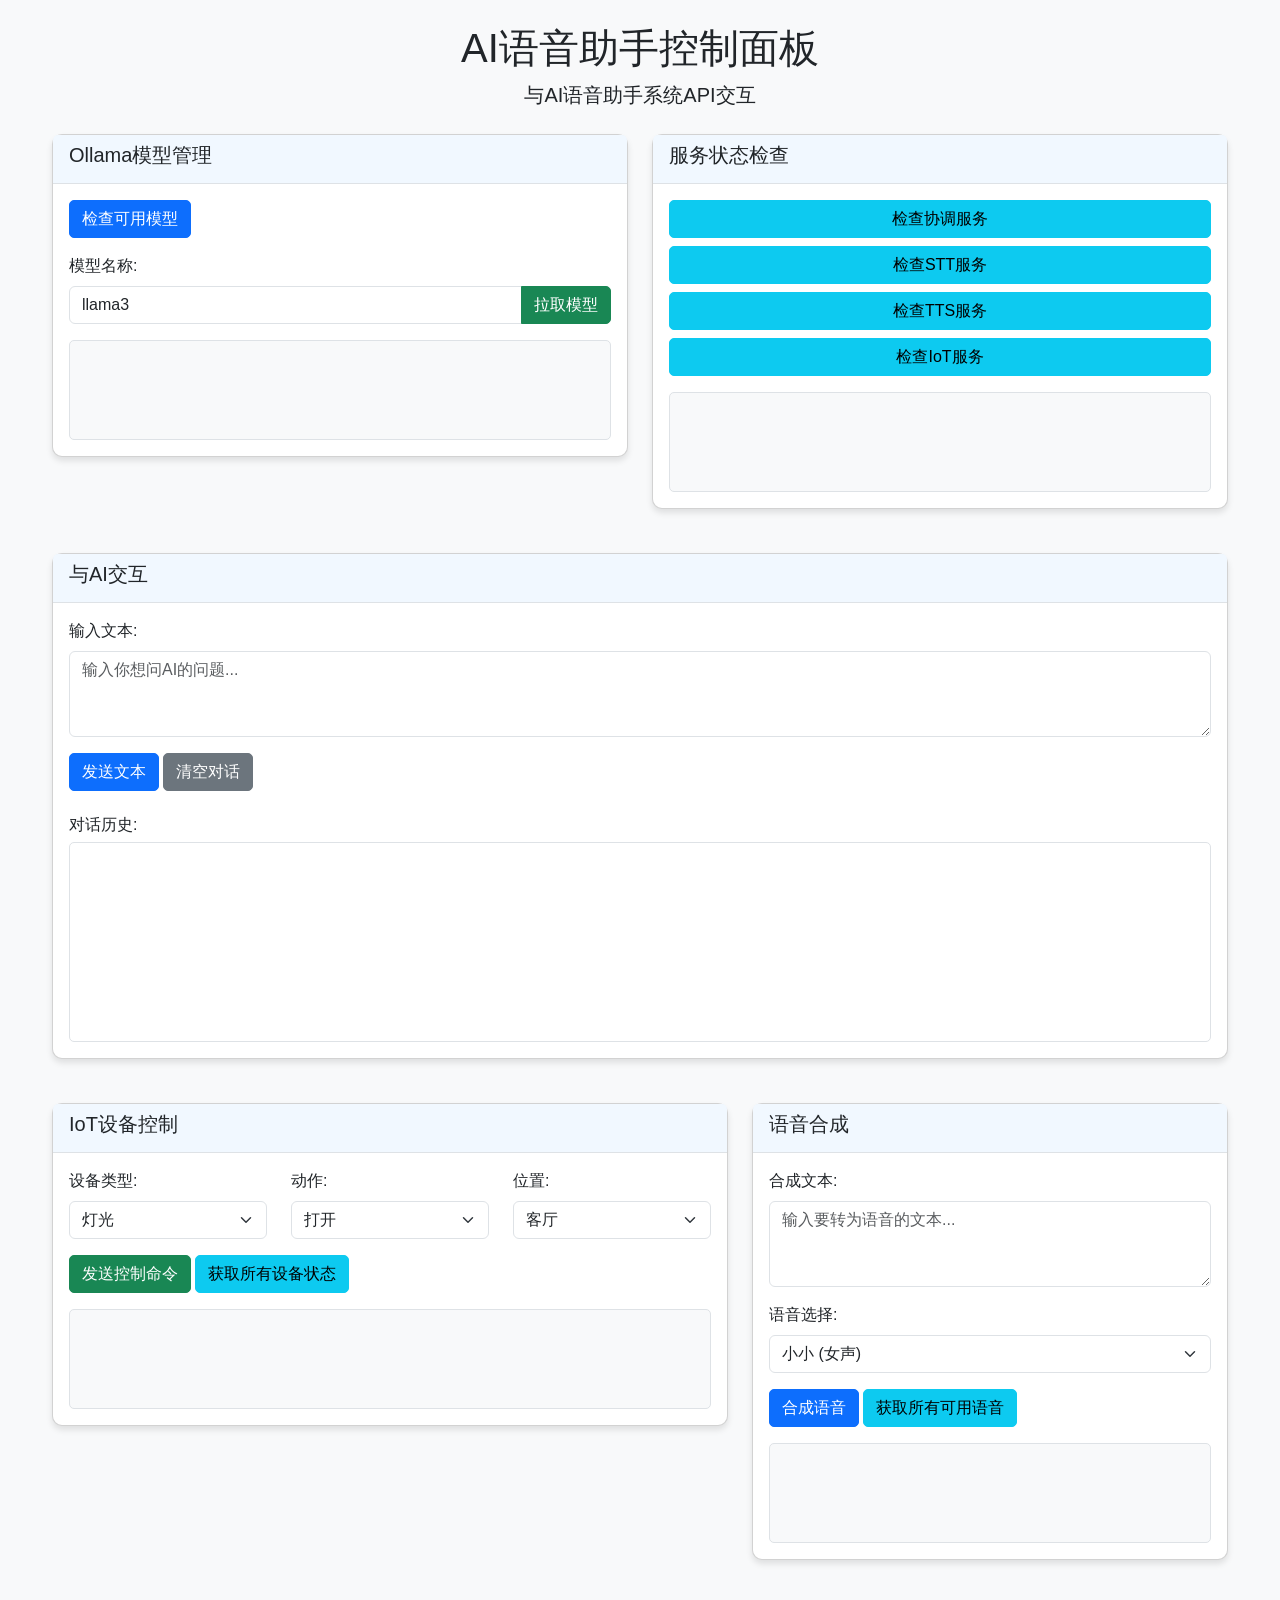
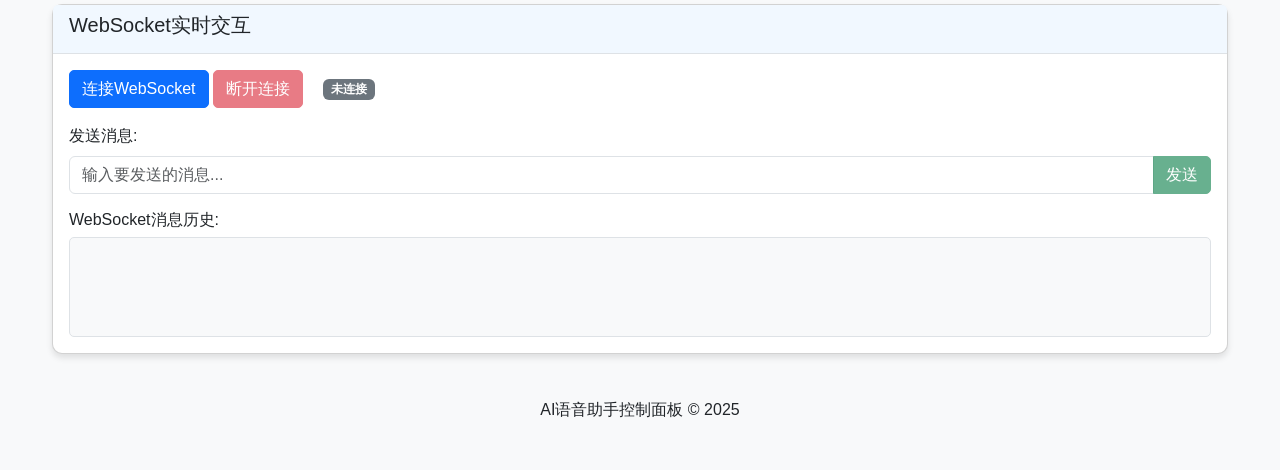
==== web/index.html @ d3672956 "project_init project_init" ====
<!DOCTYPE html>
<html lang="zh-CN">
<head>
    <meta charset="UTF-8">
    <meta name="viewport" content="width=device-width, initial-scale=1.0">
    <title>AI语音助手控制面板</title>
    <link href="https://cdn.jsdelivr.net/npm/bootstrap@5.1.3/dist/css/bootstrap.min.css" rel="stylesheet">
    <link rel="stylesheet" href="css/styles.css">
    <!-- 先加载配置文件 -->
    <script src="js/config.js"></script>
    <!-- 加载各个功能模块 -->
    <script src="js/ollama.js"></script>
    <script src="js/services.js"></script>
    <script src="js/chat.js"></script>
    <script src="js/iot.js"></script>
    <script src="js/tts.js"></script>
    <script src="js/websocket.js"></script>
    <!-- 最后加载主程序 -->
    <script src="js/main.js"></script>
</head>
<body>
    <div class="container">
        <header class="text-center my-4">
            <h1>AI语音助手控制面板</h1>
            <p class="lead">与AI语音助手系统API交互</p>
        </header>

        <div class="row mb-4">
            <div class="col-md-6">
                <div class="card">
                    <div class="card-header">
                        <h5>Ollama模型管理</h5>
                    </div>
                    <div class="card-body">
                        <button id="check-models" class="btn btn-primary mb-3">检查可用模型</button>
                        <div class="mb-3">
                            <label for="model-name" class="form-label">模型名称:</label>
                            <div class="input-group">
                                <input type="text" id="model-name" class="form-control" placeholder="例如: llama3" value="llama3">
                                <button id="pull-model" class="btn btn-success">拉取模型</button>
                            </div>
                        </div>
                        <div id="models-output" class="output-area"></div>
                    </div>
                </div>
            </div>
            
            <div class="col-md-6">
                <div class="card">
                    <div class="card-header">
                        <h5>服务状态检查</h5>
                    </div>
                    <div class="card-body">
                        <div class="d-grid gap-2">
                            <button id="check-coordinator" class="btn btn-info">检查协调服务</button>
                            <button id="check-stt" class="btn btn-info">检查STT服务</button>
                            <button id="check-tts" class="btn btn-info">检查TTS服务</button>
                            <button id="check-iot" class="btn btn-info">检查IoT服务</button>
                        </div>
                        <div id="status-output" class="output-area mt-3"></div>
                    </div>
                </div>
            </div>
        </div>

        <div class="row mb-4">
            <div class="col-md-12">
                <div class="card">
                    <div class="card-header">
                        <h5>与AI交互</h5>
                    </div>
                    <div class="card-body">
                        <div class="mb-3">
                            <label for="user-input" class="form-label">输入文本:</label>
                            <textarea id="user-input" class="form-control" rows="3" placeholder="输入你想问AI的问题..."></textarea>
                        </div>
                        <button id="send-text" class="btn btn-primary">发送文本</button>
                        <button id="clear-chat" class="btn btn-secondary">清空对话</button>
                        
                        <div class="mt-4">
                            <h6>对话历史:</h6>
                            <div id="chat-history" class="chat-area"></div>
                        </div>
                        
                        <div class="mt-3" id="audio-player-container" style="display: none;">
                            <h6>AI回复音频:</h6>
                            <audio id="audio-player" controls></audio>
                        </div>
                    </div>
                </div>
            </div>
        </div>

        <div class="row mb-4">
            <div class="col-md-7">
                <div class="card">
                    <div class="card-header">
                        <h5>IoT设备控制</h5>
                    </div>
                    <div class="card-body">
                        <div class="row mb-3">
                            <div class="col-md-4">
                                <label for="device-type" class="form-label">设备类型:</label>
                                <select id="device-type" class="form-select">
                                    <option value="light">灯光</option>
                                    <option value="fan">风扇</option>
                                    <option value="ac">空调</option>
                                    <option value="curtain">窗帘</option>
                                </select>
                            </div>
                            <div class="col-md-4">
                                <label for="device-action" class="form-label">动作:</label>
                                <select id="device-action" class="form-select">
                                    <option value="on">打开</option>
                                    <option value="off">关闭</option>
                                </select>
                            </div>
                            <div class="col-md-4">
                                <label for="device-location" class="form-label">位置:</label>
                                <select id="device-location" class="form-select">
                                    <option value="客厅">客厅</option>
                                    <option value="卧室">卧室</option>
                                    <option value="厨房">厨房</option>
                                    <option value="书房">书房</option>
                                </select>
                            </div>
                        </div>
                        <button id="send-command" class="btn btn-success">发送控制命令</button>
                        <button id="get-devices" class="btn btn-info">获取所有设备状态</button>
                        <div id="iot-output" class="output-area mt-3"></div>
                    </div>
                </div>
            </div>
            
            <div class="col-md-5">
                <div class="card">
                    <div class="card-header">
                        <h5>语音合成</h5>
                    </div>
                    <div class="card-body">
                        <div class="mb-3">
                            <label for="tts-text" class="form-label">合成文本:</label>
                            <textarea id="tts-text" class="form-control" rows="3" placeholder="输入要转为语音的文本..."></textarea>
                        </div>
                        <div class="mb-3">
                            <label for="tts-voice" class="form-label">语音选择:</label>
                            <select id="tts-voice" class="form-select">
                                <option value="zh-CN-XiaoxiaoNeural">小小 (女声)</option>
                                <option value="zh-CN-YunxiNeural">云希 (男声)</option>
                                <option value="zh-CN-YunyangNeural">云扬 (男声)</option>
                                <option value="zh-CN-XiaohanNeural">小涵 (女声)</option>
                                <option value="zh-CN-XiaomoNeural">小墨 (女声)</option>
                            </select>
                        </div>
                        <button id="synthesize-speech" class="btn btn-primary">合成语音</button>
                        <button id="get-voices" class="btn btn-info">获取所有可用语音</button>
                        <div id="tts-output" class="output-area mt-3"></div>
                    </div>
                </div>
            </div>
        </div>

        <div class="row">
            <div class="col-md-12">
                <div class="card">
                    <div class="card-header">
                        <h5>WebSocket实时交互</h5>
                    </div>
                    <div class="card-body">
                        <div class="mb-3">
                            <button id="ws-connect" class="btn btn-primary">连接WebSocket</button>
                            <button id="ws-disconnect" class="btn btn-danger" disabled>断开连接</button>
                            <span id="ws-status" class="ms-3 badge bg-secondary">未连接</span>
                        </div>
                        <div class="mb-3">
                            <label for="ws-message" class="form-label">发送消息:</label>
                            <div class="input-group">
                                <input type="text" id="ws-message" class="form-control" placeholder="输入要发送的消息...">
                                <button id="ws-send" class="btn btn-success" disabled>发送</button>
                            </div>
                        </div>
                        <div>
                            <h6>WebSocket消息历史:</h6>
                            <div id="ws-output" class="output-area"></div>
                        </div>
                    </div>
                </div>
            </div>
        </div>

        <footer class="text-center mt-4 mb-5">
            <p>AI语音助手控制面板 &copy; 2025</p>
        </footer>
    </div>
</body>
</html>
---- web/css/styles.css ----
/* 全局样式 */
body {
    background-color: #f8f9fa;
    font-family: 'Segoe UI', Tahoma, Geneva, Verdana, sans-serif;
}

.container {
    max-width: 1200px;
}

/* 卡片样式 */
.card {
    border-radius: 10px;
    box-shadow: 0 4px 6px rgba(0, 0, 0, 0.1);
    margin-bottom: 20px;
    transition: transform 0.2s;
}

.card:hover {
    transform: translateY(-5px);
}

.card-header {
    background-color: #f1f8ff;
    border-bottom: 1px solid #dee2e6;
}

/* 输出区域样式 */
.output-area {
    background-color: #f8f9fa;
    border: 1px solid #dee2e6;
    border-radius: 5px;
    font-family: 'Courier New', monospace;
    min-height: 100px;
    max-height: 300px;
    overflow-y: auto;
    padding: 10px;
    white-space: pre-wrap;
    word-break: break-all;
}

/* 聊天区域样式 */
.chat-area {
    background-color: #fff;
    border: 1px solid #dee2e6;
    border-radius: 5px;
    max-height: 400px;
    min-height: 200px;
    overflow-y: auto;
    padding: 10px;
}

.chat-message {
    border-radius: 15px;
    margin-bottom: 10px;
    max-width: 80%;
    padding: 10px 15px;
}

.chat-message.user {
    background-color: #dcf8c6;
    margin-left: auto;
}

.chat-message.ai {
    background-color: #f1f0f0;
    margin-right: auto;
}

.chat-message p {
    margin: 0;
}

/* 按钮样式 */
.btn {
    border-radius: 5px;
    font-weight: 500;
    transition: all 0.2s;
}

.btn:hover {
    transform: translateY(-2px);
    box-shadow: 0 4px 8px rgba(0, 0, 0, 0.1);
}

/* 控制台输出样式 */
.console-output {
    background-color: #2d2d2d;
    border-radius: 5px;
    color: #e6e6e6;
    font-family: 'Courier New', monospace;
    padding: 8px 12px;
}

.success {
    color: #28a745;
}

.error {
    color: #dc3545;
}

/* 响应式调整 */
@media (max-width: 768px) {
    .card {
        margin-bottom: 15px;
    }
    
    .chat-message {
        max-width: 90%;
    }
}
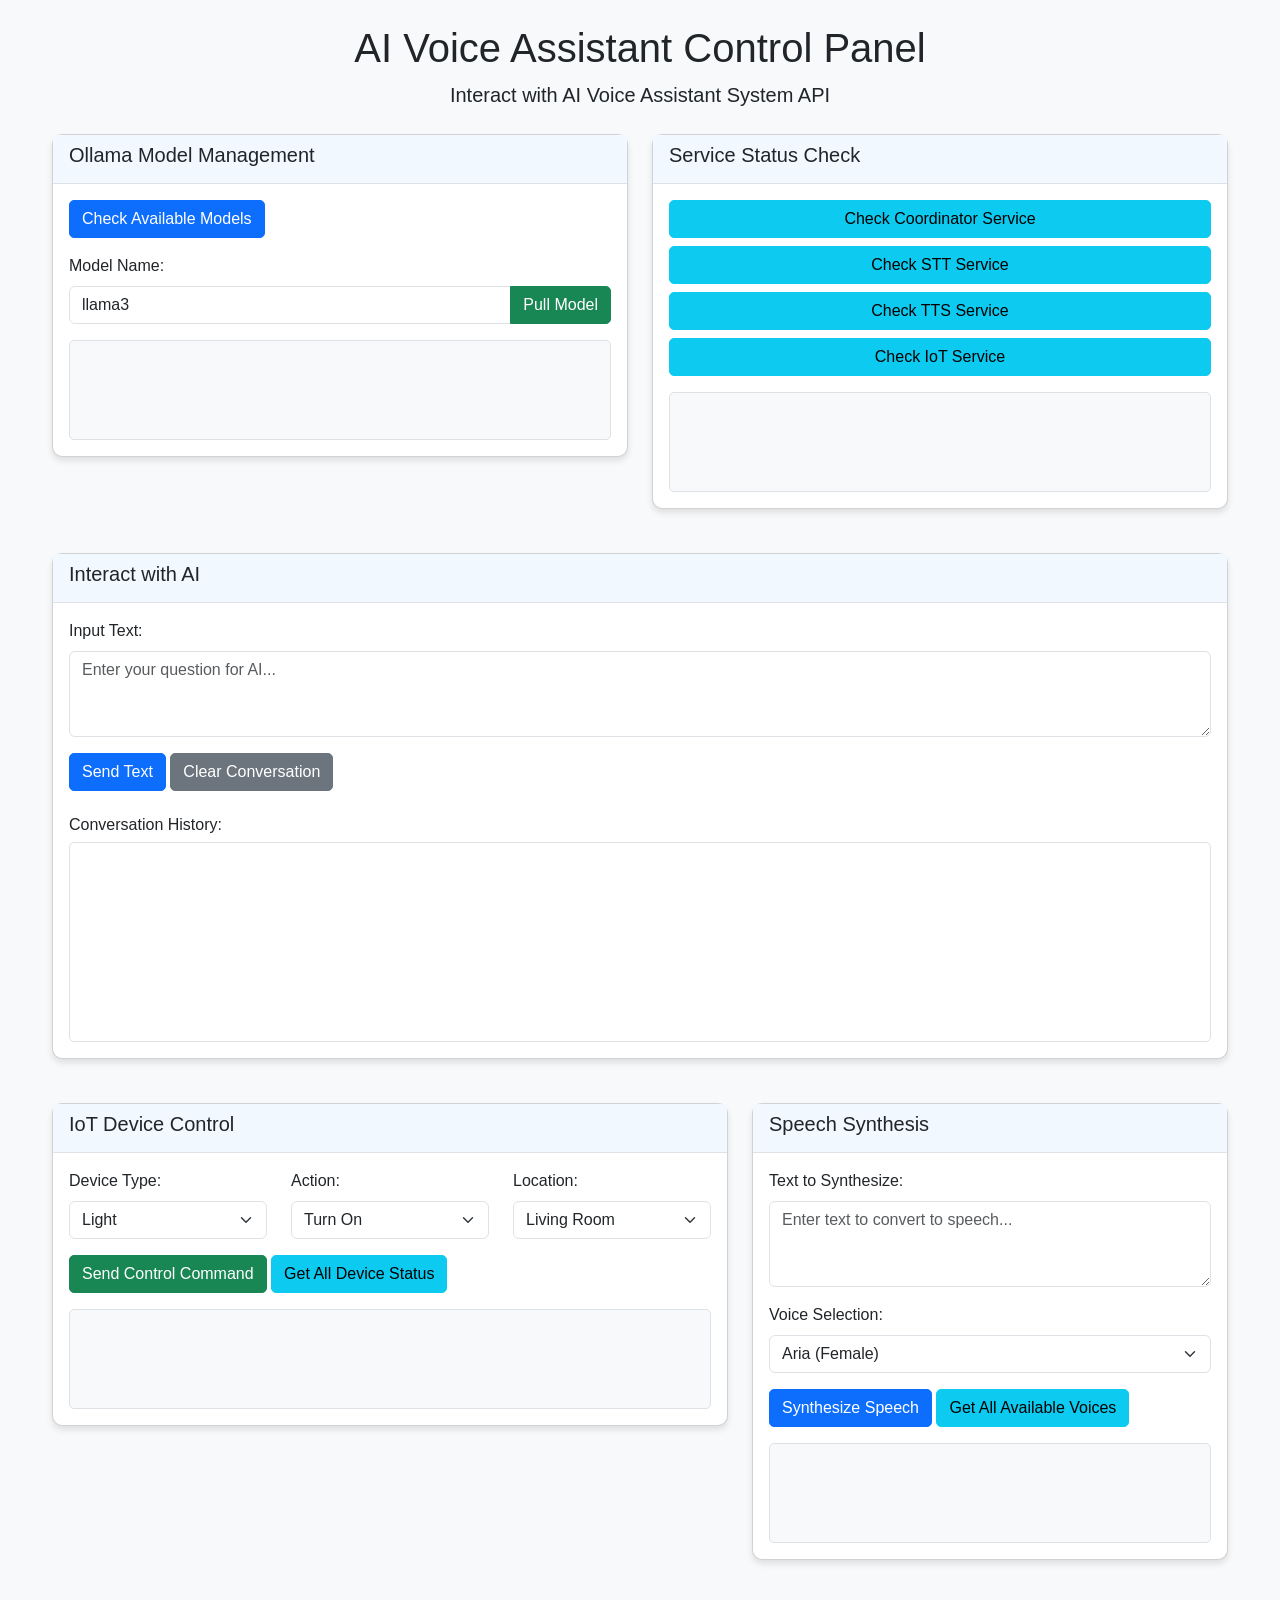
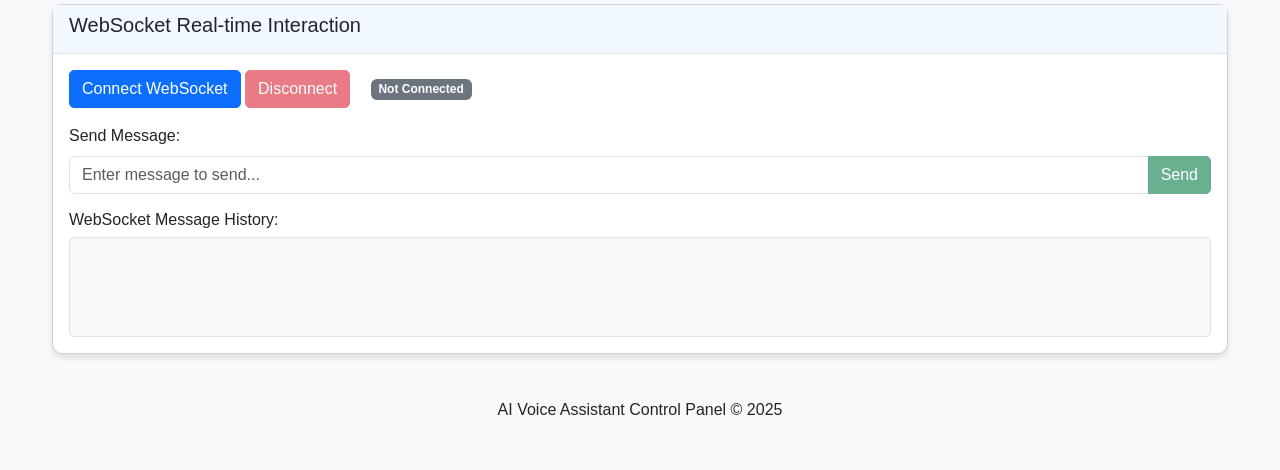
==== commit b5f3f2e9: "English ver init" ====
--- a/web/index.html
+++ b/web/index.html
@@ -1,43 +1,43 @@
 <!DOCTYPE html>
-<html lang="zh-CN">
+<html lang="en">
 <head>
     <meta charset="UTF-8">
     <meta name="viewport" content="width=device-width, initial-scale=1.0">
-    <title>AI语音助手控制面板</title>
+    <title>AI Voice Assistant Control Panel</title>
     <link href="https://cdn.jsdelivr.net/npm/bootstrap@5.1.3/dist/css/bootstrap.min.css" rel="stylesheet">
     <link rel="stylesheet" href="css/styles.css">
-    <!-- 先加载配置文件 -->
+    <!-- Load configuration file first -->
     <script src="js/config.js"></script>
-    <!-- 加载各个功能模块 -->
+    <!-- Load feature modules -->
     <script src="js/ollama.js"></script>
     <script src="js/services.js"></script>
     <script src="js/chat.js"></script>
     <script src="js/iot.js"></script>
     <script src="js/tts.js"></script>
     <script src="js/websocket.js"></script>
-    <!-- 最后加载主程序 -->
+    <!-- Load main program last -->
     <script src="js/main.js"></script>
 </head>
 <body>
     <div class="container">
         <header class="text-center my-4">
-            <h1>AI语音助手控制面板</h1>
-            <p class="lead">与AI语音助手系统API交互</p>
+            <h1>AI Voice Assistant Control Panel</h1>
+            <p class="lead">Interact with AI Voice Assistant System API</p>
         </header>
 
         <div class="row mb-4">
             <div class="col-md-6">
                 <div class="card">
                     <div class="card-header">
-                        <h5>Ollama模型管理</h5>
+                        <h5>Ollama Model Management</h5>
                     </div>
                     <div class="card-body">
-                        <button id="check-models" class="btn btn-primary mb-3">检查可用模型</button>
+                        <button id="check-models" class="btn btn-primary mb-3">Check Available Models</button>
                         <div class="mb-3">
-                            <label for="model-name" class="form-label">模型名称:</label>
+                            <label for="model-name" class="form-label">Model Name:</label>
                             <div class="input-group">
-                                <input type="text" id="model-name" class="form-control" placeholder="例如: llama3" value="llama3">
-                                <button id="pull-model" class="btn btn-success">拉取模型</button>
+                                <input type="text" id="model-name" class="form-control" placeholder="e.g.: llama3" value="llama3">
+                                <button id="pull-model" class="btn btn-success">Pull Model</button>
                             </div>
                         </div>
                         <div id="models-output" class="output-area"></div>
@@ -48,14 +48,14 @@
             <div class="col-md-6">
                 <div class="card">
                     <div class="card-header">
-                        <h5>服务状态检查</h5>
+                        <h5>Service Status Check</h5>
                     </div>
                     <div class="card-body">
                         <div class="d-grid gap-2">
-                            <button id="check-coordinator" class="btn btn-info">检查协调服务</button>
-                            <button id="check-stt" class="btn btn-info">检查STT服务</button>
-                            <button id="check-tts" class="btn btn-info">检查TTS服务</button>
-                            <button id="check-iot" class="btn btn-info">检查IoT服务</button>
+                            <button id="check-coordinator" class="btn btn-info">Check Coordinator Service</button>
+                            <button id="check-stt" class="btn btn-info">Check STT Service</button>
+                            <button id="check-tts" class="btn btn-info">Check TTS Service</button>
+                            <button id="check-iot" class="btn btn-info">Check IoT Service</button>
                         </div>
                         <div id="status-output" class="output-area mt-3"></div>
                     </div>
@@ -67,23 +67,23 @@
             <div class="col-md-12">
                 <div class="card">
                     <div class="card-header">
-                        <h5>与AI交互</h5>
+                        <h5>Interact with AI</h5>
                     </div>
                     <div class="card-body">
                         <div class="mb-3">
-                            <label for="user-input" class="form-label">输入文本:</label>
-                            <textarea id="user-input" class="form-control" rows="3" placeholder="输入你想问AI的问题..."></textarea>
+                            <label for="user-input" class="form-label">Input Text:</label>
+                            <textarea id="user-input" class="form-control" rows="3" placeholder="Enter your question for AI..."></textarea>
                         </div>
-                        <button id="send-text" class="btn btn-primary">发送文本</button>
-                        <button id="clear-chat" class="btn btn-secondary">清空对话</button>
+                        <button id="send-text" class="btn btn-primary">Send Text</button>
+                        <button id="clear-chat" class="btn btn-secondary">Clear Conversation</button>
                         
                         <div class="mt-4">
-                            <h6>对话历史:</h6>
+                            <h6>Conversation History:</h6>
                             <div id="chat-history" class="chat-area"></div>
                         </div>
                         
                         <div class="mt-3" id="audio-player-container" style="display: none;">
-                            <h6>AI回复音频:</h6>
+                            <h6>AI Response Audio:</h6>
                             <audio id="audio-player" controls></audio>
                         </div>
                     </div>
@@ -95,38 +95,38 @@
             <div class="col-md-7">
                 <div class="card">
                     <div class="card-header">
-                        <h5>IoT设备控制</h5>
+                        <h5>IoT Device Control</h5>
                     </div>
                     <div class="card-body">
                         <div class="row mb-3">
                             <div class="col-md-4">
-                                <label for="device-type" class="form-label">设备类型:</label>
+                                <label for="device-type" class="form-label">Device Type:</label>
                                 <select id="device-type" class="form-select">
-                                    <option value="light">灯光</option>
-                                    <option value="fan">风扇</option>
-                                    <option value="ac">空调</option>
-                                    <option value="curtain">窗帘</option>
+                                    <option value="light">Light</option>
+                                    <option value="fan">Fan</option>
+                                    <option value="ac">AC</option>
+                                    <option value="curtain">Curtain</option>
                                 </select>
                             </div>
                             <div class="col-md-4">
-                                <label for="device-action" class="form-label">动作:</label>
+                                <label for="device-action" class="form-label">Action:</label>
                                 <select id="device-action" class="form-select">
-                                    <option value="on">打开</option>
-                                    <option value="off">关闭</option>
+                                    <option value="on">Turn On</option>
+                                    <option value="off">Turn Off</option>
                                 </select>
                             </div>
                             <div class="col-md-4">
-                                <label for="device-location" class="form-label">位置:</label>
+                                <label for="device-location" class="form-label">Location:</label>
                                 <select id="device-location" class="form-select">
-                                    <option value="客厅">客厅</option>
-                                    <option value="卧室">卧室</option>
-                                    <option value="厨房">厨房</option>
-                                    <option value="书房">书房</option>
+                                    <option value="living room">Living Room</option>
+                                    <option value="bedroom">Bedroom</option>
+                                    <option value="kitchen">Kitchen</option>
+                                    <option value="study">Study</option>
                                 </select>
                             </div>
                         </div>
-                        <button id="send-command" class="btn btn-success">发送控制命令</button>
-                        <button id="get-devices" class="btn btn-info">获取所有设备状态</button>
+                        <button id="send-command" class="btn btn-success">Send Control Command</button>
+                        <button id="get-devices" class="btn btn-info">Get All Device Status</button>
                         <div id="iot-output" class="output-area mt-3"></div>
                     </div>
                 </div>
@@ -135,25 +135,25 @@
             <div class="col-md-5">
                 <div class="card">
                     <div class="card-header">
-                        <h5>语音合成</h5>
+                        <h5>Speech Synthesis</h5>
                     </div>
                     <div class="card-body">
                         <div class="mb-3">
-                            <label for="tts-text" class="form-label">合成文本:</label>
-                            <textarea id="tts-text" class="form-control" rows="3" placeholder="输入要转为语音的文本..."></textarea>
+                            <label for="tts-text" class="form-label">Text to Synthesize:</label>
+                            <textarea id="tts-text" class="form-control" rows="3" placeholder="Enter text to convert to speech..."></textarea>
                         </div>
                         <div class="mb-3">
-                            <label for="tts-voice" class="form-label">语音选择:</label>
+                            <label for="tts-voice" class="form-label">Voice Selection:</label>
                             <select id="tts-voice" class="form-select">
-                                <option value="zh-CN-XiaoxiaoNeural">小小 (女声)</option>
-                                <option value="zh-CN-YunxiNeural">云希 (男声)</option>
-                                <option value="zh-CN-YunyangNeural">云扬 (男声)</option>
-                                <option value="zh-CN-XiaohanNeural">小涵 (女声)</option>
-                                <option value="zh-CN-XiaomoNeural">小墨 (女声)</option>
+                                <option value="en-US-AriaNeural">Aria (Female)</option>
+                                <option value="en-US-GuyNeural">Guy (Male)</option>
+                                <option value="en-US-DavisNeural">Davis (Male)</option>
+                                <option value="en-US-JennyNeural">Jenny (Female)</option>
+                                <option value="en-US-AmberNeural">Amber (Female)</option>
                             </select>
                         </div>
-                        <button id="synthesize-speech" class="btn btn-primary">合成语音</button>
-                        <button id="get-voices" class="btn btn-info">获取所有可用语音</button>
+                        <button id="synthesize-speech" class="btn btn-primary">Synthesize Speech</button>
+                        <button id="get-voices" class="btn btn-info">Get All Available Voices</button>
                         <div id="tts-output" class="output-area mt-3"></div>
                     </div>
                 </div>
@@ -164,23 +164,23 @@
             <div class="col-md-12">
                 <div class="card">
                     <div class="card-header">
-                        <h5>WebSocket实时交互</h5>
+                        <h5>WebSocket Real-time Interaction</h5>
                     </div>
                     <div class="card-body">
                         <div class="mb-3">
-                            <button id="ws-connect" class="btn btn-primary">连接WebSocket</button>
-                            <button id="ws-disconnect" class="btn btn-danger" disabled>断开连接</button>
-                            <span id="ws-status" class="ms-3 badge bg-secondary">未连接</span>
+                            <button id="ws-connect" class="btn btn-primary">Connect WebSocket</button>
+                            <button id="ws-disconnect" class="btn btn-danger" disabled>Disconnect</button>
+                            <span id="ws-status" class="ms-3 badge bg-secondary">Not Connected</span>
                         </div>
                         <div class="mb-3">
-                            <label for="ws-message" class="form-label">发送消息:</label>
+                            <label for="ws-message" class="form-label">Send Message:</label>
                             <div class="input-group">
-                                <input type="text" id="ws-message" class="form-control" placeholder="输入要发送的消息...">
-                                <button id="ws-send" class="btn btn-success" disabled>发送</button>
+                                <input type="text" id="ws-message" class="form-control" placeholder="Enter message to send...">
+                                <button id="ws-send" class="btn btn-success" disabled>Send</button>
                             </div>
                         </div>
                         <div>
-                            <h6>WebSocket消息历史:</h6>
+                            <h6>WebSocket Message History:</h6>
                             <div id="ws-output" class="output-area"></div>
                         </div>
                     </div>
@@ -189,7 +189,7 @@
         </div>
 
         <footer class="text-center mt-4 mb-5">
-            <p>AI语音助手控制面板 &copy; 2025</p>
+            <p>AI Voice Assistant Control Panel &copy; 2025</p>
         </footer>
     </div>
 </body>
--- a/web/css/styles.css
+++ b/web/css/styles.css
@@ -1,4 +1,4 @@
-/* 全局样式 */
+/* Global styles */
 body {
     background-color: #f8f9fa;
     font-family: 'Segoe UI', Tahoma, Geneva, Verdana, sans-serif;
@@ -8,7 +8,7 @@
     max-width: 1200px;
 }
 
-/* 卡片样式 */
+/* Card styles */
 .card {
     border-radius: 10px;
     box-shadow: 0 4px 6px rgba(0, 0, 0, 0.1);
@@ -25,7 +25,7 @@
     border-bottom: 1px solid #dee2e6;
 }
 
-/* 输出区域样式 */
+/* Output area styles */
 .output-area {
     background-color: #f8f9fa;
     border: 1px solid #dee2e6;
@@ -39,7 +39,7 @@
     word-break: break-all;
 }
 
-/* 聊天区域样式 */
+/* Chat area styles */
 .chat-area {
     background-color: #fff;
     border: 1px solid #dee2e6;
@@ -71,7 +71,7 @@
     margin: 0;
 }
 
-/* 按钮样式 */
+/* Button styles */
 .btn {
     border-radius: 5px;
     font-weight: 500;
@@ -83,7 +83,7 @@
     box-shadow: 0 4px 8px rgba(0, 0, 0, 0.1);
 }
 
-/* 控制台输出样式 */
+/* Console output styles */
 .console-output {
     background-color: #2d2d2d;
     border-radius: 5px;
@@ -100,7 +100,7 @@
     color: #dc3545;
 }
 
-/* 响应式调整 */
+/* Responsive adjustments */
 @media (max-width: 768px) {
     .card {
         margin-bottom: 15px;
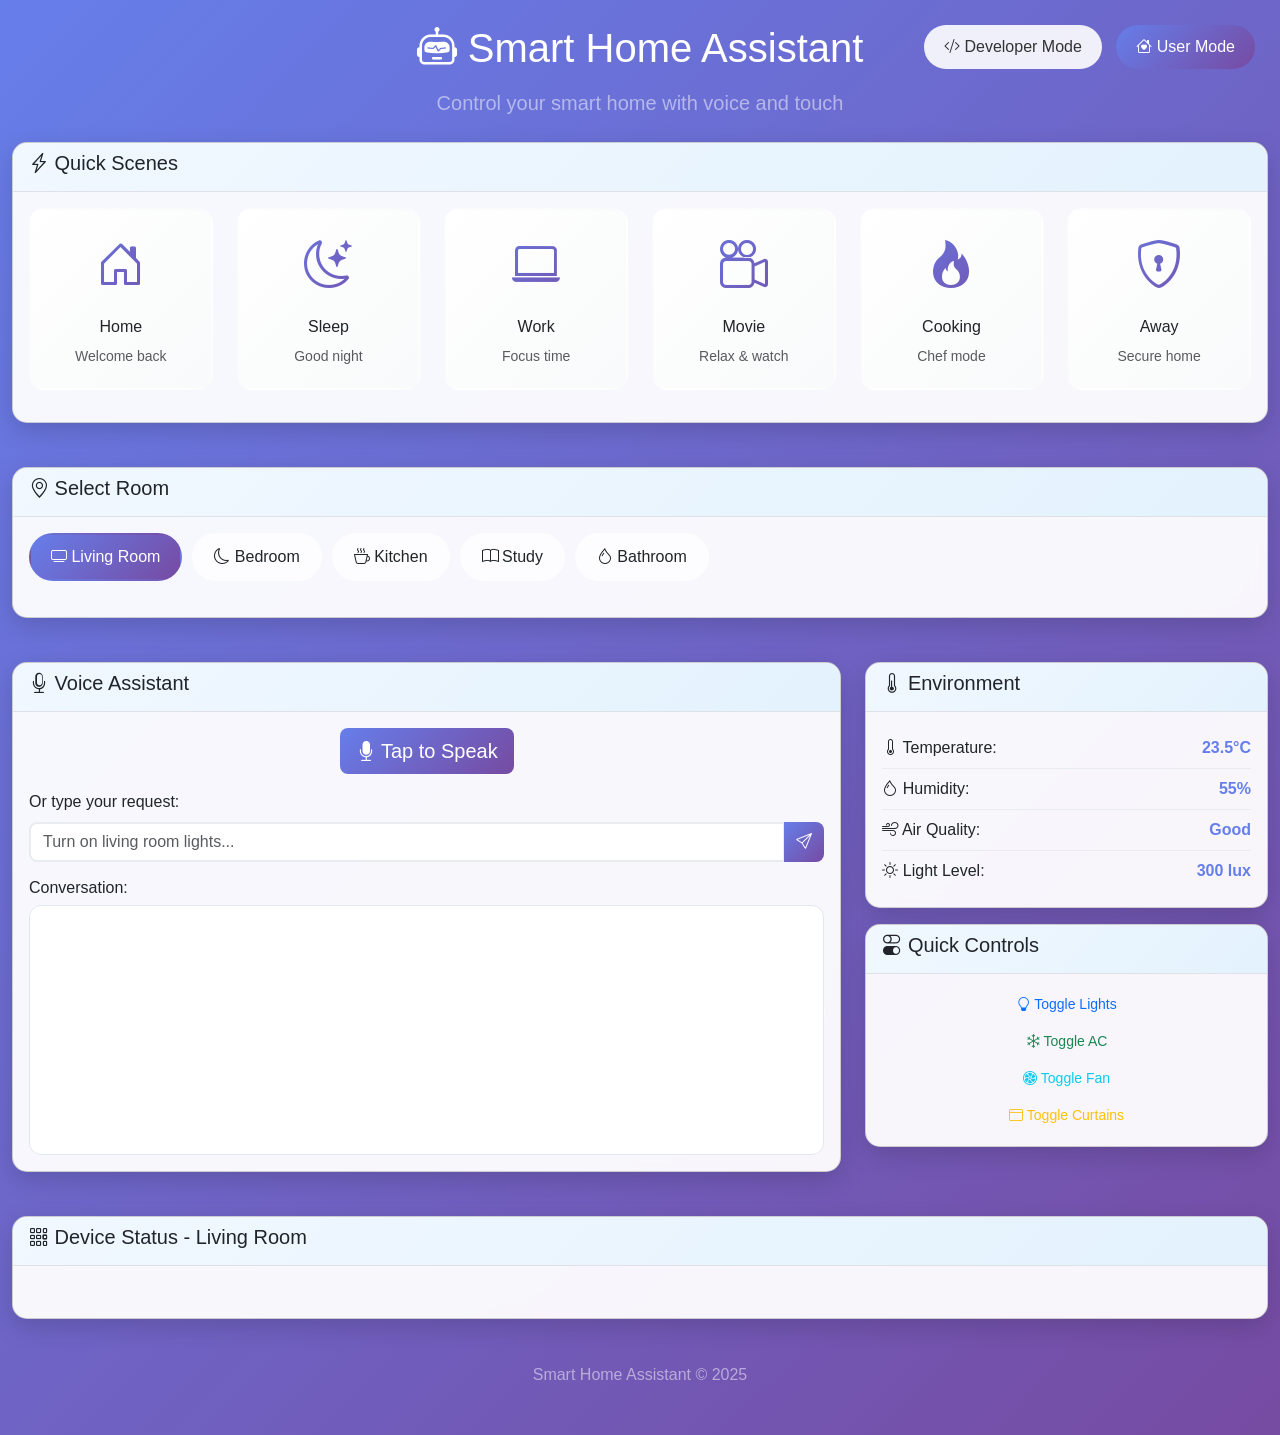
==== commit 6590b607: "feat: The user interface and developer interface have been added, UI been improved feat: The user in" ====
--- a/web/index.html
+++ b/web/index.html
@@ -3,185 +3,236 @@
 <head>
     <meta charset="UTF-8">
     <meta name="viewport" content="width=device-width, initial-scale=1.0">
-    <title>AI Voice Assistant Control Panel</title>
+    <title>Smart Home Assistant</title>
     <link href="https://cdn.jsdelivr.net/npm/bootstrap@5.1.3/dist/css/bootstrap.min.css" rel="stylesheet">
+    <link rel="stylesheet" href="https://cdn.jsdelivr.net/npm/bootstrap-icons@1.7.2/font/bootstrap-icons.css">
     <link rel="stylesheet" href="css/styles.css">
-    <!-- Load configuration file first -->
+    
+    <!-- Load configuration and modules -->
     <script src="js/config.js"></script>
-    <!-- Load feature modules -->
-    <script src="js/ollama.js"></script>
-    <script src="js/services.js"></script>
-    <script src="js/chat.js"></script>
-    <script src="js/iot.js"></script>
-    <script src="js/tts.js"></script>
-    <script src="js/websocket.js"></script>
-    <!-- Load main program last -->
-    <script src="js/main.js"></script>
+    <script src="js/api-client.js"></script>
 </head>
 <body>
-    <div class="container">
+    <!-- Mode Switcher -->
+    <div class="mode-switcher">
+        <a href="developer.html" class="mode-btn">
+            <i class="bi bi-code-slash"></i> Developer Mode
+        </a>
+        <a href="index.html" class="mode-btn active">
+            <i class="bi bi-house-heart"></i> User Mode
+        </a>
+    </div>
+
+    <div class="container-fluid">
+        <!-- Header -->
         <header class="text-center my-4">
-            <h1>AI Voice Assistant Control Panel</h1>
-            <p class="lead">Interact with AI Voice Assistant System API</p>
+            <h1 class="text-white mb-3">
+                <i class="bi bi-robot"></i> Smart Home Assistant
+            </h1>
+            <p class="lead text-white-50">
+                Control your smart home with voice and touch
+            </p>
         </header>
 
+        <!-- Quick Scene Controls -->
         <div class="row mb-4">
-            <div class="col-md-6">
+            <div class="col-12">
                 <div class="card">
                     <div class="card-header">
-                        <h5>Ollama Model Management</h5>
+                        <h5><i class="bi bi-lightning-charge"></i> Quick Scenes</h5>
                     </div>
                     <div class="card-body">
-                        <button id="check-models" class="btn btn-primary mb-3">Check Available Models</button>
-                        <div class="mb-3">
-                            <label for="model-name" class="form-label">Model Name:</label>
-                            <div class="input-group">
-                                <input type="text" id="model-name" class="form-control" placeholder="e.g.: llama3" value="llama3">
-                                <button id="pull-model" class="btn btn-success">Pull Model</button>
-                            </div>
-                        </div>
-                        <div id="models-output" class="output-area"></div>
-                    </div>
-                </div>
-            </div>
-            
-            <div class="col-md-6">
-                <div class="card">
-                    <div class="card-header">
-                        <h5>Service Status Check</h5>
-                    </div>
-                    <div class="card-body">
-                        <div class="d-grid gap-2">
-                            <button id="check-coordinator" class="btn btn-info">Check Coordinator Service</button>
-                            <button id="check-stt" class="btn btn-info">Check STT Service</button>
-                            <button id="check-tts" class="btn btn-info">Check TTS Service</button>
-                            <button id="check-iot" class="btn btn-info">Check IoT Service</button>
-                        </div>
-                        <div id="status-output" class="output-area mt-3"></div>
+                        <div class="row">
+                            <div class="col-md-2 col-6 mb-3">
+                                <div class="scene-card" onclick="executeScene('home_mode')">
+                                    <div class="scene-icon">
+                                        <i class="bi bi-house-door"></i>
+                                    </div>
+                                    <h6>Home</h6>
+                                    <small class="text-muted">Welcome back</small>
+                                </div>
+                            </div>
+                            <div class="col-md-2 col-6 mb-3">
+                                <div class="scene-card" onclick="executeScene('sleep_mode')">
+                                    <div class="scene-icon">
+                                        <i class="bi bi-moon-stars"></i>
+                                    </div>
+                                    <h6>Sleep</h6>
+                                    <small class="text-muted">Good night</small>
+                                </div>
+                            </div>
+                            <div class="col-md-2 col-6 mb-3">
+                                <div class="scene-card" onclick="executeScene('work_mode')">
+                                    <div class="scene-icon">
+                                        <i class="bi bi-laptop"></i>
+                                    </div>
+                                    <h6>Work</h6>
+                                    <small class="text-muted">Focus time</small>
+                                </div>
+                            </div>
+                            <div class="col-md-2 col-6 mb-3">
+                                <div class="scene-card" onclick="executeScene('movie_mode')">
+                                    <div class="scene-icon">
+                                        <i class="bi bi-camera-reels"></i>
+                                    </div>
+                                    <h6>Movie</h6>
+                                    <small class="text-muted">Relax & watch</small>
+                                </div>
+                            </div>
+                            <div class="col-md-2 col-6 mb-3">
+                                <div class="scene-card" onclick="executeScene('cooking_mode')">
+                                    <div class="scene-icon">
+                                        <i class="bi bi-fire"></i>
+                                    </div>
+                                    <h6>Cooking</h6>
+                                    <small class="text-muted">Chef mode</small>
+                                </div>
+                            </div>
+                            <div class="col-md-2 col-6 mb-3">
+                                <div class="scene-card" onclick="executeScene('away_mode')">
+                                    <div class="scene-icon">
+                                        <i class="bi bi-shield-lock"></i>
+                                    </div>
+                                    <h6>Away</h6>
+                                    <small class="text-muted">Secure home</small>
+                                </div>
+                            </div>
+                        </div>
                     </div>
                 </div>
             </div>
         </div>
 
+        <!-- Room Selection -->
         <div class="row mb-4">
-            <div class="col-md-12">
+            <div class="col-12">
                 <div class="card">
                     <div class="card-header">
-                        <h5>Interact with AI</h5>
+                        <h5><i class="bi bi-geo-alt"></i> Select Room</h5>
                     </div>
                     <div class="card-body">
-                        <div class="mb-3">
-                            <label for="user-input" class="form-label">Input Text:</label>
-                            <textarea id="user-input" class="form-control" rows="3" placeholder="Enter your question for AI..."></textarea>
-                        </div>
-                        <button id="send-text" class="btn btn-primary">Send Text</button>
-                        <button id="clear-chat" class="btn btn-secondary">Clear Conversation</button>
-                        
-                        <div class="mt-4">
-                            <h6>Conversation History:</h6>
-                            <div id="chat-history" class="chat-area"></div>
-                        </div>
-                        
-                        <div class="mt-3" id="audio-player-container" style="display: none;">
-                            <h6>AI Response Audio:</h6>
-                            <audio id="audio-player" controls></audio>
+                        <div class="room-tabs" id="room-tabs">
+                            <div class="room-tab active" data-room="living_room" onclick="selectRoom('living_room')">
+                                <i class="bi bi-tv"></i> Living Room
+                            </div>
+                            <div class="room-tab" data-room="bedroom" onclick="selectRoom('bedroom')">
+                                <i class="bi bi-moon"></i> Bedroom
+                            </div>
+                            <div class="room-tab" data-room="kitchen" onclick="selectRoom('kitchen')">
+                                <i class="bi bi-cup-hot"></i> Kitchen
+                            </div>
+                            <div class="room-tab" data-room="study" onclick="selectRoom('study')">
+                                <i class="bi bi-book"></i> Study
+                            </div>
+                            <div class="room-tab" data-room="bathroom" onclick="selectRoom('bathroom')">
+                                <i class="bi bi-droplet"></i> Bathroom
+                            </div>
                         </div>
                     </div>
                 </div>
             </div>
         </div>
 
+        <!-- Voice Interaction and Room Status -->
         <div class="row mb-4">
-            <div class="col-md-7">
+            <div class="col-md-8">
                 <div class="card">
                     <div class="card-header">
-                        <h5>IoT Device Control</h5>
+                        <h5><i class="bi bi-mic"></i> Voice Assistant</h5>
                     </div>
                     <div class="card-body">
-                        <div class="row mb-3">
-                            <div class="col-md-4">
-                                <label for="device-type" class="form-label">Device Type:</label>
-                                <select id="device-type" class="form-select">
-                                    <option value="light">Light</option>
-                                    <option value="fan">Fan</option>
-                                    <option value="ac">AC</option>
-                                    <option value="curtain">Curtain</option>
-                                </select>
-                            </div>
-                            <div class="col-md-4">
-                                <label for="device-action" class="form-label">Action:</label>
-                                <select id="device-action" class="form-select">
-                                    <option value="on">Turn On</option>
-                                    <option value="off">Turn Off</option>
-                                </select>
-                            </div>
-                            <div class="col-md-4">
-                                <label for="device-location" class="form-label">Location:</label>
-                                <select id="device-location" class="form-select">
-                                    <option value="living room">Living Room</option>
-                                    <option value="bedroom">Bedroom</option>
-                                    <option value="kitchen">Kitchen</option>
-                                    <option value="study">Study</option>
-                                </select>
-                            </div>
-                        </div>
-                        <button id="send-command" class="btn btn-success">Send Control Command</button>
-                        <button id="get-devices" class="btn btn-info">Get All Device Status</button>
-                        <div id="iot-output" class="output-area mt-3"></div>
+                        <div class="text-center mb-3">
+                            <button id="voice-btn" class="btn btn-primary btn-lg" onclick="toggleVoiceRecording()">
+                                <i class="bi bi-mic-fill"></i> Tap to Speak
+                            </button>
+                        </div>
+                        
+                        <div class="mb-3">
+                            <label for="user-input" class="form-label">Or type your request:</label>
+                            <div class="input-group">
+                                <input type="text" id="user-input" class="form-control" placeholder="Turn on living room lights..." onkeypress="handleEnterKey(event)">
+                                <button class="btn btn-primary" onclick="sendText()">
+                                    <i class="bi bi-send"></i>
+                                </button>
+                            </div>
+                        </div>
+                        
+                        <div>
+                            <h6>Conversation:</h6>
+                            <div id="chat-history" class="chat-area" style="min-height: 250px;"></div>
+                        </div>
+                        
+                        <div class="mt-3" id="audio-player-container" style="display: none;">
+                            <audio id="audio-player" controls style="width: 100%;"></audio>
+                        </div>
                     </div>
                 </div>
             </div>
             
-            <div class="col-md-5">
+            <!-- Room Status and Quick Controls -->
+            <div class="col-md-4">
+                <!-- Environment Status -->
+                <div class="card mb-3">
+                    <div class="card-header">
+                        <h5><i class="bi bi-thermometer-half"></i> Environment</h5>
+                    </div>
+                    <div class="card-body">
+                        <div id="environment-status">
+                            <div class="environment-item">
+                                <span><i class="bi bi-thermometer"></i> Temperature:</span>
+                                <span class="environment-value" id="temp-display">23.5°C</span>
+                            </div>
+                            <div class="environment-item">
+                                <span><i class="bi bi-droplet"></i> Humidity:</span>
+                                <span class="environment-value" id="humidity-display">55%</span>
+                            </div>
+                            <div class="environment-item">
+                                <span><i class="bi bi-wind"></i> Air Quality:</span>
+                                <span class="environment-value" id="air-quality-display">Good</span>
+                            </div>
+                            <div class="environment-item">
+                                <span><i class="bi bi-brightness-high"></i> Light Level:</span>
+                                <span class="environment-value" id="light-display">300 lux</span>
+                            </div>
+                        </div>
+                    </div>
+                </div>
+
+                <!-- Quick Controls -->
                 <div class="card">
                     <div class="card-header">
-                        <h5>Speech Synthesis</h5>
+                        <h5><i class="bi bi-toggles"></i> Quick Controls</h5>
                     </div>
                     <div class="card-body">
-                        <div class="mb-3">
-                            <label for="tts-text" class="form-label">Text to Synthesize:</label>
-                            <textarea id="tts-text" class="form-control" rows="3" placeholder="Enter text to convert to speech..."></textarea>
-                        </div>
-                        <div class="mb-3">
-                            <label for="tts-voice" class="form-label">Voice Selection:</label>
-                            <select id="tts-voice" class="form-select">
-                                <option value="en-US-AriaNeural">Aria (Female)</option>
-                                <option value="en-US-GuyNeural">Guy (Male)</option>
-                                <option value="en-US-DavisNeural">Davis (Male)</option>
-                                <option value="en-US-JennyNeural">Jenny (Female)</option>
-                                <option value="en-US-AmberNeural">Amber (Female)</option>
-                            </select>
-                        </div>
-                        <button id="synthesize-speech" class="btn btn-primary">Synthesize Speech</button>
-                        <button id="get-voices" class="btn btn-info">Get All Available Voices</button>
-                        <div id="tts-output" class="output-area mt-3"></div>
+                        <div class="d-grid gap-2">
+                            <button class="btn btn-outline-primary btn-sm" onclick="quickControl('ceiling_light', 'toggle')" id="light-btn">
+                                <i class="bi bi-lightbulb"></i> <span id="light-text">Toggle Lights</span>
+                            </button>
+                            <button class="btn btn-outline-success btn-sm" onclick="quickControl('ac', 'toggle')" id="ac-btn">
+                                <i class="bi bi-snow"></i> <span id="ac-text">Toggle AC</span>
+                            </button>
+                            <button class="btn btn-outline-info btn-sm" onclick="quickControl('fan', 'toggle')" id="fan-btn">
+                                <i class="bi bi-fan"></i> <span id="fan-text">Toggle Fan</span>
+                            </button>
+                            <button class="btn btn-outline-warning btn-sm" onclick="quickControl('curtain', 'toggle')" id="curtain-btn">
+                                <i class="bi bi-window"></i> <span id="curtain-text">Toggle Curtains</span>
+                            </button>
+                        </div>
                     </div>
                 </div>
             </div>
         </div>
 
-        <div class="row">
-            <div class="col-md-12">
+        <!-- Device Status Grid -->
+        <div class="row mb-4">
+            <div class="col-12">
                 <div class="card">
                     <div class="card-header">
-                        <h5>WebSocket Real-time Interaction</h5>
+                        <h5><i class="bi bi-grid-3x3-gap"></i> Device Status - <span id="current-room-display">Living Room</span></h5>
                     </div>
                     <div class="card-body">
-                        <div class="mb-3">
-                            <button id="ws-connect" class="btn btn-primary">Connect WebSocket</button>
-                            <button id="ws-disconnect" class="btn btn-danger" disabled>Disconnect</button>
-                            <span id="ws-status" class="ms-3 badge bg-secondary">Not Connected</span>
-                        </div>
-                        <div class="mb-3">
-                            <label for="ws-message" class="form-label">Send Message:</label>
-                            <div class="input-group">
-                                <input type="text" id="ws-message" class="form-control" placeholder="Enter message to send...">
-                                <button id="ws-send" class="btn btn-success" disabled>Send</button>
-                            </div>
-                        </div>
-                        <div>
-                            <h6>WebSocket Message History:</h6>
-                            <div id="ws-output" class="output-area"></div>
+                        <div class="device-grid" id="device-grid">
+                            <!-- Device cards will be populated here -->
                         </div>
                     </div>
                 </div>
@@ -189,8 +240,369 @@
         </div>
 
         <footer class="text-center mt-4 mb-5">
-            <p>AI Voice Assistant Control Panel &copy; 2025</p>
+            <p class="text-white-50">Smart Home Assistant &copy; 2025</p>
         </footer>
     </div>
+
+    <!-- User Mode JavaScript -->
+    <script>
+        // Global variables
+        let isRecording = false;
+        let currentRoom = 'living_room';
+        let currentDeviceStates = {};
+
+        // Room selection
+        function selectRoom(room) {
+            currentRoom = room;
+            
+            // Update active tab
+            document.querySelectorAll('.room-tab').forEach(tab => {
+                tab.classList.remove('active');
+            });
+            document.querySelector(`[data-room="${room}"]`).classList.add('active');
+            
+            // Update display
+            const roomNames = {
+                'living_room': 'Living Room',
+                'bedroom': 'Bedroom',
+                'kitchen': 'Kitchen',
+                'study': 'Study',
+                'bathroom': 'Bathroom'
+            };
+            document.getElementById('current-room-display').textContent = roomNames[room];
+            
+            // Update environment and device status
+            updateEnvironmentStatus();
+            updateDeviceGrid();
+        }
+
+        // Scene execution
+        function executeScene(sceneName) {
+            addMessageToChat('user', `Executing ${sceneName.replace('_', ' ')} mode...`);
+            
+            fetch(`${API_URLS.coordinator}/execute_scene`, {
+                method: 'POST',
+                headers: { 'Content-Type': 'application/json' },
+                body: JSON.stringify({ scene_name: sceneName, location: currentRoom })
+            })
+            .then(response => response.json())
+            .then(data => {
+                if (data.status === 'success') {
+                    addMessageToChat('ai', `${sceneName.replace('_', ' ')} mode activated successfully!`);
+                } else {
+                    addMessageToChat('ai', `Failed to activate ${sceneName.replace('_', ' ')} mode.`);
+                }
+                updateEnvironmentStatus();
+                updateDeviceGrid();
+            })
+            .catch(error => {
+                addMessageToChat('ai', `Error executing scene: ${error.message}`);
+            });
+        }
+
+        // Voice recording
+        function toggleVoiceRecording() {
+            const btn = document.getElementById('voice-btn');
+            if (!isRecording) {
+                isRecording = true;
+                btn.innerHTML = '<i class="bi bi-stop-fill"></i> Stop Recording';
+                btn.classList.add('voice-recording', 'btn-danger');
+                btn.classList.remove('btn-primary');
+                
+                addMessageToChat('system', 'Listening...');
+                
+                // Auto-stop after 5 seconds for demo
+                setTimeout(() => {
+                    if (isRecording) {
+                        stopVoiceRecording();
+                    }
+                }, 5000);
+            } else {
+                stopVoiceRecording();
+            }
+        }
+
+        function stopVoiceRecording() {
+            isRecording = false;
+            const btn = document.getElementById('voice-btn');
+            btn.innerHTML = '<i class="bi bi-mic-fill"></i> Tap to Speak';
+            btn.classList.remove('voice-recording', 'btn-danger');
+            btn.classList.add('btn-primary');
+            
+            addMessageToChat('system', 'Processing voice...');
+            
+            // Simulate voice processing
+            setTimeout(() => {
+                processVoiceCommand('Turn on the living room lights');
+            }, 1000);
+        }
+
+        function processVoiceCommand(text) {
+            addMessageToChat('user', text);
+            sendTextMessage(text);
+        }
+
+        // Text input
+        function sendText() {
+            const input = document.getElementById('user-input');
+            const text = input.value.trim();
+            if (!text) return;
+            
+            addMessageToChat('user', text);
+            input.value = '';
+            sendTextMessage(text);
+        }
+
+        function handleEnterKey(event) {
+            if (event.key === 'Enter') {
+                sendText();
+            }
+        }
+
+        async function sendTextMessage(text) {
+            const thinkingId = addMessageToChat('ai', 'Thinking...');
+            
+            try {
+                const response = await fetch(`${API_URLS.coordinator}/process_text`, {
+                    method: 'POST',
+                    headers: { 'Content-Type': 'application/json' },
+                    body: JSON.stringify({ text: text })
+                });
+                
+                const data = await response.json();
+                
+                if (response.ok) {
+                    updateChatMessage(thinkingId, data.ai_response);
+                    
+                    if (data.iot_commands && data.iot_commands.length > 0) {
+                        let iotInfo = 'Executed commands:<br>';
+                        data.iot_commands.forEach(cmd => {
+                            if (cmd.type === 'scene') {
+                                iotInfo += `- Scene: ${cmd.scene}<br>`;
+                            } else {
+                                iotInfo += `- ${cmd.device} (${cmd.location}): ${cmd.action}<br>`;
+                            }
+                        });
+                        addMessageToChat('system', iotInfo);
+                    }
+                    
+                    if (data.audio_path) {
+                        const audioServer = API_URLS.tts;
+                        const audioFilename = data.audio_path.split('/').pop();
+                        const audioUrl = `${audioServer}/audio/${audioFilename}`;
+                        
+                        const audioPlayer = document.getElementById('audio-player');
+                        audioPlayer.src = audioUrl;
+                        document.getElementById('audio-player-container').style.display = 'block';
+                        
+                        audioPlayer.play().catch(err => {
+                            console.error('Auto-play failed:', err);
+                            addMessageToChat('system', 'Audio ready. Click play button to listen.');
+                        });
+                    }
+                    
+                    updateEnvironmentStatus();
+                    updateDeviceGrid();
+                } else {
+                    updateChatMessage(thinkingId, `Processing failed: ${data.error || 'Unknown error'}`);
+                }
+            } catch (error) {
+                updateChatMessage(thinkingId, `Request error: ${error.message}`);
+            }
+        }
+
+        // Quick controls
+        function quickControl(device, action) {
+            let deviceAction = action;
+            
+            if (action === 'toggle') {
+                const currentState = currentDeviceStates[device]?.[currentRoom]?.status || 'off';
+                deviceAction = currentState === 'on' ? 'off' : 'on';
+            }
+            
+            fetch(`${API_URLS.iot}/control`, {
+                method: 'POST',
+                headers: { 'Content-Type': 'application/json' },
+                body: JSON.stringify({
+                    commands: [{ device: device, action: deviceAction, location: currentRoom }]
+                })
+            })
+            .then(response => response.json())
+            .then(data => {
+                updateEnvironmentStatus();
+                updateDeviceGrid();
+                updateQuickControlButtons();
+                addMessageToChat('system', `${device} in ${currentRoom} ${deviceAction}`);
+            })
+            .catch(error => {
+                addMessageToChat('system', `Error controlling device: ${error.message}`);
+            });
+        }
+
+        // Update environment status
+        function updateEnvironmentStatus() {
+            fetch(`${API_URLS.iot}/sensors/${currentRoom}`)
+                .then(response => response.json())
+                .then(data => {
+                    if (data.sensors) {
+                        document.getElementById('temp-display').textContent = `${data.sensors.temperature}°C`;
+                        document.getElementById('humidity-display').textContent = `${data.sensors.humidity}%`;
+                        document.getElementById('light-display').textContent = `${data.sensors.light_level} lux`;
+                        
+                        // Calculate air quality
+                        const co2 = data.sensors.co2;
+                        let airQuality = 'Good';
+                        if (co2 > 800) airQuality = 'Poor';
+                        else if (co2 > 600) airQuality = 'Fair';
+                        document.getElementById('air-quality-display').textContent = airQuality;
+                    }
+                })
+                .catch(error => console.error('Error updating environment:', error));
+            
+            // Update device states
+            fetch(`${API_URLS.iot}/devices`)
+                .then(response => response.json())
+                .then(data => {
+                    currentDeviceStates = data.devices;
+                    updateQuickControlButtons();
+                })
+                .catch(error => console.error('Error updating device states:', error));
+        }
+
+        // Update quick control buttons
+        function updateQuickControlButtons() {
+            const devices = ['ceiling_light', 'ac', 'fan', 'curtain'];
+            const buttonTexts = {
+                'ceiling_light': 'light',
+                'ac': 'ac',
+                'fan': 'fan',
+                'curtain': 'curtain'
+            };
+
+            devices.forEach(device => {
+                const state = currentDeviceStates[device]?.[currentRoom]?.status || 'off';
+                const button = document.getElementById(`${buttonTexts[device]}-btn`);
+                const text = document.getElementById(`${buttonTexts[device]}-text`);
+                
+                if (button && text) {
+                    if (state === 'on' || state === 'open') {
+                        button.classList.remove('btn-outline-primary', 'btn-outline-success', 'btn-outline-info', 'btn-outline-warning');
+                        button.classList.add('btn-primary');
+                        text.textContent = `Turn Off ${device.replace('_', ' ').replace('ceiling light', 'Lights')}`;
+                    } else {
+                        button.classList.remove('btn-primary', 'btn-success', 'btn-info', 'btn-warning');
+                        button.classList.add('btn-outline-primary');
+                        text.textContent = `Turn On ${device.replace('_', ' ').replace('ceiling light', 'Lights')}`;
+                    }
+                }
+            });
+        }
+
+        // Update device grid
+        function updateDeviceGrid() {
+            const grid = document.getElementById('device-grid');
+            if (!grid) return;
+
+            const deviceConfig = {
+                'ceiling_light': { icon: 'lightbulb', name: 'Ceiling Light' },
+                'desk_lamp': { icon: 'lamp', name: 'Desk Lamp' },
+                'fan': { icon: 'fan', name: 'Fan' },
+                'exhaust_fan': { icon: 'wind', name: 'Exhaust Fan' },
+                'ac': { icon: 'snow', name: 'Air Conditioner' },
+                'curtain': { icon: 'window', name: 'Curtain' }
+            };
+
+            grid.innerHTML = '';
+
+            Object.keys(deviceConfig).forEach(deviceType => {
+                const deviceState = currentDeviceStates[deviceType]?.[currentRoom];
+                if (!deviceState) return;
+
+                const config = deviceConfig[deviceType];
+                const isActive = deviceState.status === 'on' || deviceState.status === 'open';
+
+                const deviceCard = document.createElement('div');
+                deviceCard.className = `device-card ${isActive ? 'active' : ''}`;
+                deviceCard.onclick = () => quickControl(deviceType, 'toggle');
+
+                let statusText = isActive ? 'On' : 'Off';
+                let additionalInfo = '';
+
+                // Add specific information based on device type
+                if (deviceType === 'ceiling_light' || deviceType === 'desk_lamp') {
+                    if (deviceState.brightness !== undefined) {
+                        additionalInfo = `<br><small>Brightness: ${deviceState.brightness}%</small>`;
+                    }
+                } else if (deviceType === 'fan' || deviceType === 'exhaust_fan') {
+                    if (deviceState.speed !== undefined && isActive) {
+                        additionalInfo = `<br><small>Speed: ${deviceState.speed}</small>`;
+                    }
+                } else if (deviceType === 'ac') {
+                    if (deviceState.temperature !== undefined) {
+                        additionalInfo = `<br><small>Temp: ${deviceState.temperature}°C</small>`;
+                    }
+                } else if (deviceType === 'curtain') {
+                    if (deviceState.position !== undefined) {
+                        statusText = `${deviceState.position}% Open`;
+                        additionalInfo = '';
+                    }
+                }
+
+                deviceCard.innerHTML = `
+                    <div class="device-icon">
+                        <i class="bi bi-${config.icon}"></i>
+                    </div>
+                    <h6>${config.name}</h6>
+                    <p class="mb-0">${statusText}${additionalInfo}</p>
+                `;
+
+                grid.appendChild(deviceCard);
+            });
+        }
+
+        // Chat functions
+        function addMessageToChat(type, text) {
+            const chatHistory = document.getElementById('chat-history');
+            const messageId = 'msg-' + Date.now() + '-' + Math.random();
+            
+            const messageDiv = document.createElement('div');
+            messageDiv.id = messageId;
+            messageDiv.className = `chat-message ${type}`;
+            
+            const messageP = document.createElement('p');
+            
+            if (type === 'system') {
+                messageP.innerHTML = text;
+            } else {
+                messageP.textContent = text;
+            }
+            
+            messageDiv.appendChild(messageP);
+            chatHistory.appendChild(messageDiv);
+            chatHistory.scrollTop = chatHistory.scrollHeight;
+            
+            return messageId;
+        }
+
+        function updateChatMessage(messageId, text) {
+            const messageElement = document.getElementById(messageId);
+            if (messageElement) {
+                messageElement.querySelector('p').textContent = text;
+                const chatHistory = messageElement.parentElement;
+                chatHistory.scrollTop = chatHistory.scrollHeight;
+            }
+        }
+
+        // Initialize
+        document.addEventListener('DOMContentLoaded', function() {
+            updateEnvironmentStatus();
+            updateDeviceGrid();
+            
+            // Auto-refresh every 30 seconds
+            setInterval(updateEnvironmentStatus, 30000);
+            
+            console.log('Smart Home User Interface loaded');
+        });
+    </script>
 </body>
 </html>
--- a/web/css/styles.css
+++ b/web/css/styles.css
@@ -1,70 +1,121 @@
 /* Global styles */
 body {
-    background-color: #f8f9fa;
+    background: linear-gradient(135deg, #667eea 0%, #764ba2 100%);
     font-family: 'Segoe UI', Tahoma, Geneva, Verdana, sans-serif;
-}
-
-.container {
-    max-width: 1200px;
+    min-height: 100vh;
+}
+
+.container, .container-fluid {
+    max-width: 1400px;
 }
 
 /* Card styles */
 .card {
-    border-radius: 10px;
-    box-shadow: 0 4px 6px rgba(0, 0, 0, 0.1);
+    border-radius: 15px;
+    box-shadow: 0 8px 25px rgba(0, 0, 0, 0.15);
     margin-bottom: 20px;
-    transition: transform 0.2s;
+    transition: all 0.3s ease;
+    backdrop-filter: blur(10px);
+    background: rgba(255, 255, 255, 0.95);
 }
 
 .card:hover {
     transform: translateY(-5px);
+    box-shadow: 0 12px 35px rgba(0, 0, 0, 0.2);
 }
 
 .card-header {
-    background-color: #f1f8ff;
+    background: linear-gradient(135deg, #f1f8ff 0%, #e3f2fd 100%);
     border-bottom: 1px solid #dee2e6;
+    border-radius: 15px 15px 0 0 !important;
+}
+
+/* Mode switcher */
+.mode-switcher {
+    position: fixed;
+    top: 20px;
+    right: 20px;
+    z-index: 1000;
+}
+
+.mode-btn {
+    background: rgba(255, 255, 255, 0.9);
+    border: none;
+    border-radius: 50px;
+    padding: 10px 20px;
+    margin: 5px;
+    transition: all 0.3s ease;
+    backdrop-filter: blur(10px);
+    font-weight: 500;
+    text-decoration: none;
+    display: inline-block;
+    color: #333;
+}
+
+.mode-btn:hover {
+    background: rgba(255, 255, 255, 1);
+    transform: scale(1.05);
+    color: #333;
+    text-decoration: none;
+}
+
+.mode-btn.active {
+    background: linear-gradient(135deg, #667eea 0%, #764ba2 100%);
+    color: white;
 }
 
 /* Output area styles */
 .output-area {
-    background-color: #f8f9fa;
-    border: 1px solid #dee2e6;
-    border-radius: 5px;
+    background: #2d3748;
+    border: 1px solid #4a5568;
+    border-radius: 8px;
+    color: #e2e8f0;
     font-family: 'Courier New', monospace;
-    min-height: 100px;
+    min-height: 120px;
     max-height: 300px;
     overflow-y: auto;
-    padding: 10px;
+    padding: 15px;
     white-space: pre-wrap;
-    word-break: break-all;
 }
 
 /* Chat area styles */
 .chat-area {
-    background-color: #fff;
-    border: 1px solid #dee2e6;
-    border-radius: 5px;
+    background: #ffffff;
+    border: 1px solid #e2e8f0;
+    border-radius: 12px;
     max-height: 400px;
     min-height: 200px;
     overflow-y: auto;
-    padding: 10px;
+    padding: 15px;
 }
 
 .chat-message {
-    border-radius: 15px;
-    margin-bottom: 10px;
+    border-radius: 18px;
+    margin-bottom: 12px;
     max-width: 80%;
-    padding: 10px 15px;
+    padding: 12px 18px;
+    word-wrap: break-word;
 }
 
 .chat-message.user {
-    background-color: #dcf8c6;
+    background: linear-gradient(135deg, #667eea 0%, #764ba2 100%);
+    color: white;
     margin-left: auto;
 }
 
 .chat-message.ai {
-    background-color: #f1f0f0;
+    background: #f1f3f4;
+    color: #333;
     margin-right: auto;
+}
+
+.chat-message.system {
+    background: #e3f2fd;
+    color: #1565c0;
+    font-size: 0.9em;
+    text-align: center;
+    margin: 0 auto;
+    max-width: 90%;
 }
 
 .chat-message p {
@@ -73,40 +124,321 @@
 
 /* Button styles */
 .btn {
-    border-radius: 5px;
+    border-radius: 8px;
     font-weight: 500;
-    transition: all 0.2s;
+    transition: all 0.3s ease;
+    border: none;
 }
 
 .btn:hover {
     transform: translateY(-2px);
-    box-shadow: 0 4px 8px rgba(0, 0, 0, 0.1);
+    box-shadow: 0 4px 12px rgba(0, 0, 0, 0.15);
+}
+
+.btn-primary {
+    background: linear-gradient(135deg, #667eea 0%, #764ba2 100%);
+}
+
+.btn-success {
+    background: linear-gradient(135deg, #11998e 0%, #38ef7d 100%);
+}
+
+.btn-info {
+    background: linear-gradient(135deg, #3498db 0%, #2980b9 100%);
+}
+
+.btn-danger {
+    background: linear-gradient(135deg, #e74c3c 0%, #c0392b 100%);
+}
+
+.btn-secondary {
+    background: linear-gradient(135deg, #6c757d 0%, #495057 100%);
+}
+
+.btn-warning {
+    background: linear-gradient(135deg, #ffc107 0%, #e0a800 100%);
+}
+
+/* Device control cards */
+.device-card {
+    background: white;
+    border-radius: 12px;
+    padding: 20px;
+    text-align: center;
+    transition: all 0.3s ease;
+    cursor: pointer;
+    border: 2px solid transparent;
+}
+
+.device-card:hover {
+    border-color: #667eea;
+    transform: translateY(-3px);
+}
+
+.device-card.active {
+    border-color: #667eea;
+    background: linear-gradient(135deg, #f8f9ff 0%, #e3f2fd 100%);
+}
+
+.device-icon {
+    font-size: 2.5rem;
+    margin-bottom: 10px;
+    color: #667eea;
+}
+
+/* Quick actions */
+.quick-action {
+    background: rgba(255, 255, 255, 0.9);
+    border-radius: 15px;
+    padding: 15px;
+    text-align: center;
+    transition: all 0.3s ease;
+    cursor: pointer;
+    border: 2px solid transparent;
+}
+
+.quick-action:hover {
+    background: white;
+    border-color: #667eea;
+    transform: scale(1.02);
 }
 
 /* Console output styles */
 .console-output {
-    background-color: #2d2d2d;
-    border-radius: 5px;
-    color: #e6e6e6;
+    background: #1a202c;
+    border-radius: 8px;
+    color: #e2e8f0;
     font-family: 'Courier New', monospace;
-    padding: 8px 12px;
-}
-
-.success {
-    color: #28a745;
-}
-
-.error {
-    color: #dc3545;
+    padding: 10px 15px;
+    margin: 5px 0;
+}
+
+.console-output.success {
+    border-left: 4px solid #48bb78;
+}
+
+.console-output.error {
+    border-left: 4px solid #f56565;
+}
+
+.success { 
+    color: #48bb78; 
+}
+
+.error { 
+    color: #f56565; 
+}
+
+/* Status indicators */
+.status-indicator {
+    display: inline-block;
+    width: 10px;
+    height: 10px;
+    border-radius: 50%;
+    margin-right: 8px;
+}
+
+.status-online { 
+    background-color: #48bb78; 
+}
+
+.status-offline { 
+    background-color: #f56565; 
+}
+
+.status-warning { 
+    background-color: #ed8936; 
+}
+
+/* Voice input animation */
+.voice-recording {
+    animation: pulse 1.5s infinite;
+}
+
+@keyframes pulse {
+    0% { transform: scale(1); }
+    50% { transform: scale(1.05); }
+    100% { transform: scale(1); }
+}
+
+/* Scene mode cards */
+.scene-card {
+    background: linear-gradient(135deg, rgba(255,255,255,0.9) 0%, rgba(248,249,250,0.9) 100%);
+    border-radius: 15px;
+    padding: 20px;
+    text-align: center;
+    transition: all 0.3s ease;
+    cursor: pointer;
+    border: 2px solid transparent;
+    backdrop-filter: blur(10px);
+}
+
+.scene-card:hover {
+    border-color: #667eea;
+    transform: translateY(-5px);
+    background: linear-gradient(135deg, rgba(255,255,255,1) 0%, rgba(248,249,250,1) 100%);
+}
+
+.scene-icon {
+    font-size: 3rem;
+    margin-bottom: 15px;
+    background: linear-gradient(135deg, #667eea 0%, #764ba2 100%);
+    -webkit-background-clip: text;
+    -webkit-text-fill-color: transparent;
+    background-clip: text;
+}
+
+/* Environment status display */
+.environment-item {
+    display: flex;
+    justify-content: space-between;
+    align-items: center;
+    padding: 8px 0;
+    border-bottom: 1px solid #e9ecef;
+}
+
+.environment-item:last-child {
+    border-bottom: none;
+}
+
+.environment-value {
+    font-weight: 600;
+    color: #667eea;
+}
+
+/* Room selection tabs */
+.room-tabs {
+    display: flex;
+    gap: 10px;
+    margin-bottom: 20px;
+    flex-wrap: wrap;
+}
+
+.room-tab {
+    padding: 10px 20px;
+    background: rgba(255, 255, 255, 0.8);
+    border: 2px solid transparent;
+    border-radius: 25px;
+    cursor: pointer;
+    transition: all 0.3s ease;
+    font-weight: 500;
+}
+
+.room-tab:hover {
+    background: rgba(255, 255, 255, 1);
+    border-color: #667eea;
+}
+
+.room-tab.active {
+    background: linear-gradient(135deg, #667eea 0%, #764ba2 100%);
+    color: white;
+}
+
+/* Device grid layout */
+.device-grid {
+    display: grid;
+    grid-template-columns: repeat(auto-fit, minmax(200px, 1fr));
+    gap: 20px;
+    margin-top: 20px;
+}
+
+/* Form controls enhancement */
+.form-control, .form-select {
+    border-radius: 8px;
+    border: 2px solid #e9ecef;
+    transition: border-color 0.3s ease;
+}
+
+.form-control:focus, .form-select:focus {
+    border-color: #667eea;
+    box-shadow: 0 0 0 0.2rem rgba(102, 126, 234, 0.25);
+}
+
+/* Loading spinner */
+.loading-spinner {
+    display: inline-block;
+    width: 20px;
+    height: 20px;
+    border: 3px solid rgba(255,255,255,.3);
+    border-radius: 50%;
+    border-top-color: #fff;
+    animation: spin 1s ease-in-out infinite;
+}
+
+@keyframes spin {
+    to { transform: rotate(360deg); }
 }
 
 /* Responsive adjustments */
 @media (max-width: 768px) {
+    .mode-switcher {
+        position: relative;
+        top: 0;
+        right: 0;
+        text-align: center;
+        margin-bottom: 20px;
+    }
+    
+    .chat-message {
+        max-width: 90%;
+    }
+    
+    .device-card, .scene-card {
+        margin-bottom: 15px;
+    }
+    
+    .room-tabs {
+        justify-content: center;
+    }
+    
+    .device-grid {
+        grid-template-columns: 1fr;
+    }
+    
+    .scene-icon {
+        font-size: 2.5rem;
+    }
+}
+
+@media (max-width: 576px) {
+    .container-fluid {
+        padding-left: 10px;
+        padding-right: 10px;
+    }
+    
     .card {
         margin-bottom: 15px;
     }
     
-    .chat-message {
-        max-width: 90%;
+    .scene-card {
+        padding: 15px;
+    }
+    
+    .mode-btn {
+        padding: 8px 15px;
+        font-size: 0.9rem;
+    }
+}
+
+/* Dark mode support (optional) */
+@media (prefers-color-scheme: dark) {
+    .card {
+        background: rgba(30, 41, 59, 0.95);
+        color: #e2e8f0;
+    }
+    
+    .card-header {
+        background: linear-gradient(135deg, #1e293b 0%, #334155 100%);
+        color: #e2e8f0;
+    }
+    
+    .chat-area {
+        background: #1a202c;
+        border-color: #4a5568;
+    }
+    
+    .chat-message.ai {
+        background: #2d3748;
+        color: #e2e8f0;
     }
 }
